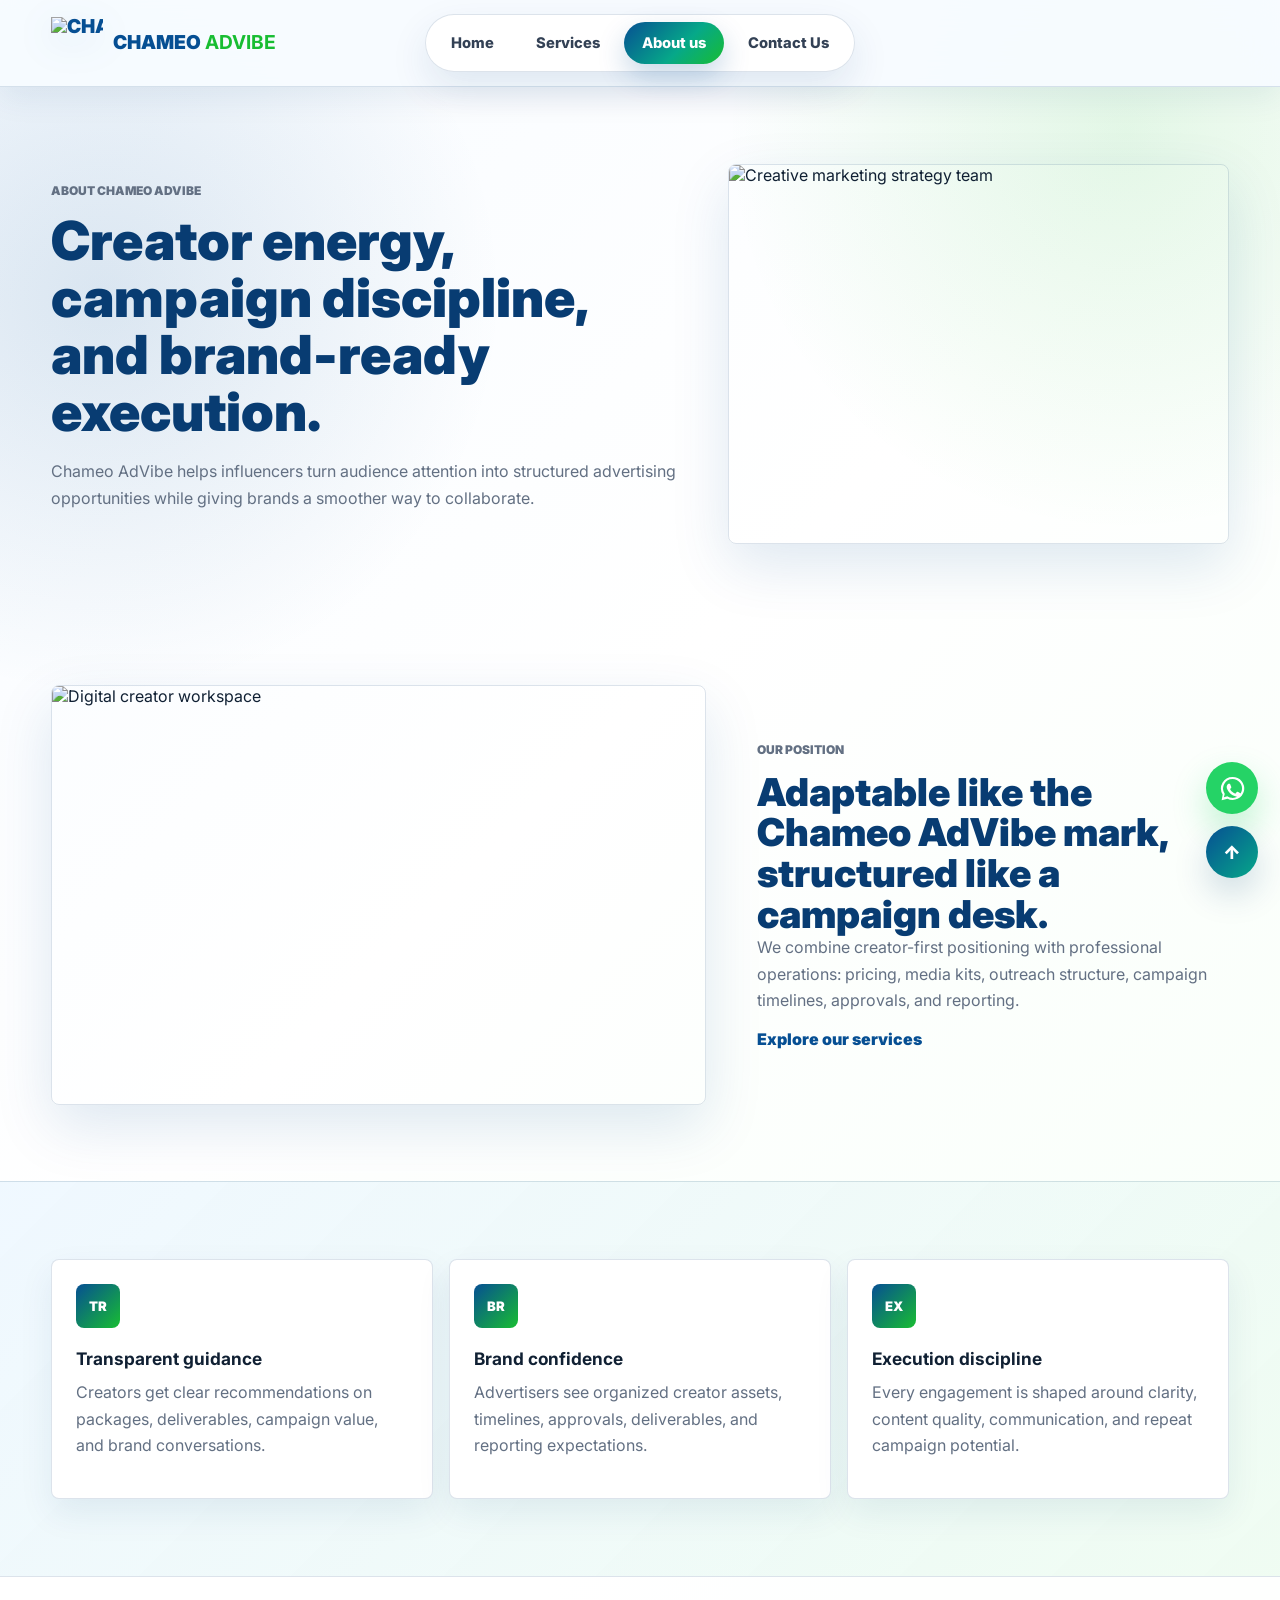
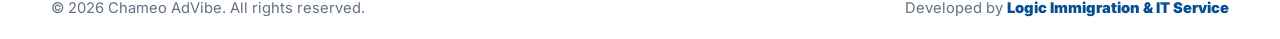
==== about.html @ 70799208 "UPDATE" ====
﻿<!doctype html>
<html lang="en">
  <head>
    <meta charset="UTF-8" />
    <meta name="viewport" content="width=device-width, initial-scale=1.0" />
    <title>Chameo AdVibe</title>
    <link rel="icon" type="image/png" href="assets/chameo-icon-transparent.png" />
    <link rel="preconnect" href="https://fonts.googleapis.com" />
    <link rel="preconnect" href="https://fonts.gstatic.com" crossorigin />
    <link href="https://fonts.googleapis.com/css2?family=Inter:wght@400;500;600;700;800;900&family=Playfair+Display:wght@700;800&display=swap" rel="stylesheet" />
    <link rel="stylesheet" href="styles.css" />
  </head>
  <body>
    <div class="page-loader" aria-label="Loading Chameo AdVibe"><div class="loader-mark"><img src="assets/chameo-icon-transparent.png" alt="" /></div><span>Chameo AdVibe</span></div>

    <header class="site-header">
      <a class="brand" href="index.html" aria-label="Chameo AdVibe home"><img src="assets/chameo-icon-transparent.png" alt="Chameo AdVibe icon" /><span>Chameo <strong>AdVibe</strong></span></a>
      <button class="menu-toggle" type="button" aria-label="Open menu" aria-expanded="false"><span></span><span></span><span></span></button>
      <nav class="main-nav" aria-label="Primary navigation"><a href="index.html">Home</a><a href="services.html">Services</a><a class="is-active" href="about.html" aria-current="page">About us</a><a href="contact.html">Contact Us</a></nav>
    </header>

    <main>
      <section class="page-hero about-hero animate-on-scroll fade-up">
        <div>
          <p class="eyebrow">About Chameo AdVibe</p>
          <h1 class="animate-on-scroll reveal-text"><span>Creator energy, campaign discipline, and brand-ready execution.</span></h1>
          <p>Chameo AdVibe helps influencers turn audience attention into structured advertising opportunities while giving brands a smoother way to collaborate.</p>
        </div>
        <img src="https://images.unsplash.com/photo-1552664730-d307ca884978?auto=format&fit=crop&w=1000&q=80" alt="Creative marketing strategy team" />
      </section>

      <section class="image-story reverse animate-on-scroll fade-in">
        <img class="animate-on-scroll slide-in-left" src="https://images.unsplash.com/photo-1516321318423-f06f85e504b3?auto=format&fit=crop&w=1200&q=80" alt="Digital creator workspace" />
        <div class="animate-on-scroll slide-in-right">
          <p class="eyebrow">Our position</p>
          <h2 class="animate-on-scroll reveal-text"><span>Adaptable like the Chameo AdVibe mark, structured like a campaign desk.</span></h2>
          <p>We combine creator-first positioning with professional operations: pricing, media kits, outreach structure, campaign timelines, approvals, and reporting.</p>
          <a class="text-link" href="services.html">Explore our services</a>
        </div>
      </section>

      <section class="content-section tinted">
        <div class="feature-grid animate-on-scroll stagger">
          <article class="feature-card"><span>TR</span><h3>Transparent guidance</h3><p>Creators get clear recommendations on packages, deliverables, campaign value, and brand conversations.</p></article>
          <article class="feature-card"><span>BR</span><h3>Brand confidence</h3><p>Advertisers see organized creator assets, timelines, approvals, deliverables, and reporting expectations.</p></article>
          <article class="feature-card"><span>EX</span><h3>Execution discipline</h3><p>Every engagement is shaped around clarity, content quality, communication, and repeat campaign potential.</p></article>
        </div>
      </section>
    </main>
    <footer class="site-footer">
      <p>© 2026 Chameo AdVibe. All rights reserved.</p>
      <p>Developed by <a href="https://www.logicservices.online" target="_blank" rel="noopener noreferrer">Logic Immigration &amp; IT Service</a></p>
    </footer>
    <div class="floating-actions" aria-label="Quick actions">
      <a class="whatsapp-button" href="https://wa.me/917382498529?text=Hello%20Chameo%20AdVibe%2C%20I%20would%20like%20to%20chat%20about%20Influencer%20ad%20services." target="_blank" rel="noopener noreferrer" aria-label="Chat on WhatsApp"><svg viewBox="0 0 32 32" aria-hidden="true"><path d="M16.04 3.2A12.74 12.74 0 0 0 5.2 22.63L4 29l6.53-1.72A12.72 12.72 0 1 0 16.04 3.2Zm0 2.28a10.44 10.44 0 1 1-5.32 19.42l-.38-.23-3.88 1.02 1.04-3.78-.25-.4A10.44 10.44 0 0 1 16.04 5.48Zm-4.15 5.36c-.25 0-.66.1-1 .47-.35.38-1.32 1.29-1.32 3.14 0 1.86 1.35 3.66 1.54 3.91.19.26 2.61 4.18 6.47 5.69 3.2 1.26 3.86 1.01 4.56.95.7-.06 2.25-.92 2.57-1.8.31-.89.31-1.65.22-1.81-.1-.16-.35-.25-.73-.44-.38-.19-2.25-1.11-2.6-1.24-.35-.13-.6-.19-.86.19-.25.38-.98 1.24-1.2 1.49-.22.25-.44.28-.82.09-.38-.19-1.6-.59-3.05-1.88-1.13-1-1.89-2.24-2.11-2.62-.22-.38-.02-.59.17-.78.17-.17.38-.44.57-.67.19-.22.25-.38.38-.64.13-.25.06-.48-.03-.67-.1-.19-.86-2.07-1.18-2.84-.31-.74-.63-.64-.86-.65h-.7Z"/></svg></a>
      <button class="back-to-top" type="button" aria-label="Back to top">↑</button>
    </div>
    <script src="script.js"></script>
  </body>
</html>
---- styles.css ----
:root {
  --blue: #064f93;
  --blue-deep: #083c72;
  --blue-soft: #edf7ff;
  --green: #18bd32;
  --green-deep: #079447;
  --green-soft: #effcf2;
  --teal: #06a889;
  --orange: #ff7a18;
  --ink: #102033;
  --muted: #637083;
  --line: rgba(8, 60, 114, 0.14);
  --paper: #f7fbff;
  --surface: rgba(255, 255, 255, 0.92);
  --shadow: 0 22px 58px rgba(6, 79, 147, 0.13);
  --pad: clamp(18px, 4vw, 72px);
}

* {
  box-sizing: border-box;
}

html {
  scroll-behavior: smooth;
  max-width: 100%;
  overflow-x: hidden;
}

body {
  margin: 0;
  width: 100%;
  max-width: 100vw;
  min-height: 100vh;
  overflow-x: hidden;
  color: var(--ink);
  font-family: "Inter", Arial, sans-serif;
  background:
    radial-gradient(circle at 88% 8%, rgba(24, 189, 50, 0.12), transparent 25rem),
    radial-gradient(circle at 8% 18%, rgba(6, 79, 147, 0.13), transparent 25rem),
    linear-gradient(135deg, var(--paper) 0%, #ffffff 46%, #f7fff8 100%);
}

a {
  color: inherit;
  text-decoration: none;
}

img {
  display: block;
  max-width: 100%;
}

button,
input,
textarea,
select {
  font: inherit;
}

main {
  overflow-x: hidden;
}

.page-loader {
  position: fixed;
  inset: 0;
  z-index: 999;
  display: grid;
  place-items: center;
  align-content: center;
  gap: 16px;
  color: var(--blue);
  background:
    radial-gradient(circle at 55% 45%, rgba(24, 189, 50, 0.13), transparent 16rem),
    linear-gradient(135deg, #f7fbff, #ffffff 52%, #f4fff6);
  transition: opacity 420ms ease, visibility 420ms ease;
}

.page-loader.is-hidden {
  opacity: 0;
  visibility: hidden;
  pointer-events: none;
}

.loader-mark {
  position: relative;
  display: grid;
  place-items: center;
  width: 108px;
  height: 108px;
  border-radius: 50%;
  background: #fff;
  box-shadow: 0 22px 58px rgba(6, 79, 147, 0.18);
}

.loader-mark::before {
  position: absolute;
  inset: -7px;
  border: 4px solid rgba(6, 79, 147, 0.12);
  border-top-color: var(--green);
  border-right-color: var(--blue);
  border-radius: inherit;
  content: "";
  animation: loader-spin 950ms linear infinite;
}

.loader-mark img {
  width: 74px;
  height: 74px;
  object-fit: contain;
  animation: loader-pulse 1200ms ease-in-out infinite;
}

.page-loader span {
  color: var(--blue);
  font-size: 1.2rem;
  font-weight: 900;
  letter-spacing: 0.08em;
  text-transform: uppercase;
}

@keyframes loader-spin {
  to {
    transform: rotate(360deg);
  }
}

@keyframes loader-pulse {
  0%,
  100% {
    transform: scale(1);
  }

  50% {
    transform: scale(1.06);
  }
}

.site-header {
  position: sticky;
  top: 0;
  z-index: 50;
  display: grid;
  grid-template-columns: minmax(0, 1fr) auto minmax(0, 1fr);
  align-items: center;
  gap: 24px;
  width: 100%;
  max-width: 100vw;
  padding: 14px var(--pad);
  border-bottom: 1px solid var(--line);
  background: rgba(247, 251, 255, 0.94);
  box-shadow: 0 10px 32px rgba(8, 60, 114, 0.08);
  backdrop-filter: blur(18px);
}

.brand {
  display: inline-flex;
  align-items: center;
  gap: 10px;
  justify-self: start;
  min-width: 0;
  max-width: 100%;
  color: var(--blue);
  font-size: clamp(1rem, 1.5vw, 1.22rem);
  font-weight: 900;
  line-height: 1;
  text-transform: uppercase;
  white-space: nowrap;
}

.brand img {
  width: 52px;
  height: 52px;
  object-fit: contain;
  filter: drop-shadow(0 9px 18px rgba(6, 79, 147, 0.12));
}

.brand span {
  min-width: 0;
  overflow: hidden;
  text-overflow: ellipsis;
}

.brand strong {
  color: var(--green);
}

.main-nav {
  display: flex;
  align-items: center;
  justify-self: center;
  gap: 6px;
  padding: 7px;
  border: 1px solid var(--line);
  border-radius: 999px;
  background: var(--surface);
  box-shadow: 0 16px 38px rgba(8, 60, 114, 0.1);
}

.main-nav a {
  display: inline-flex;
  align-items: center;
  justify-content: center;
  min-height: 42px;
  padding: 0 18px;
  border-radius: 999px;
  color: #334155;
  font-size: 0.92rem;
  font-weight: 800;
  transition: background 180ms ease, color 180ms ease, box-shadow 180ms ease;
}

.main-nav a:hover,
.main-nav a:focus-visible {
  color: var(--blue);
  background: var(--blue-soft);
  outline: none;
}

.main-nav a.is-active {
  color: #fff;
  background: linear-gradient(135deg, var(--blue), var(--teal) 58%, var(--green));
  box-shadow: 0 12px 28px rgba(6, 79, 147, 0.22);
}

.menu-toggle {
  display: none;
  justify-self: end;
  width: 46px;
  height: 46px;
  border: 1px solid var(--line);
  border-radius: 8px;
  background: #fff;
  cursor: pointer;
}

.menu-toggle span {
  display: block;
  width: 20px;
  height: 2px;
  margin: 5px auto;
  border-radius: 999px;
  background: var(--blue-deep);
}

.hero,
.content-section,
.image-story,
.stats-band,
.page-hero,
.contact-section {
  padding-right: var(--pad);
  padding-left: var(--pad);
}

.editorial-hero {
  display: grid;
  grid-template-columns: minmax(0, 0.95fr) minmax(360px, 1fr);
  grid-template-areas:
    "copy media"
    "proof media";
  gap: 20px 42px;
  align-items: center;
  padding-top: clamp(34px, 4.6vw, 66px);
  padding-bottom: clamp(36px, 4.8vw, 68px);
}

.hero-overlay {
  grid-area: copy;
  width: 100%;
  min-width: 0;
}

.hero-media {
  position: relative;
  width: 100%;
  grid-area: media;
  min-height: clamp(380px, 38vw, 560px);
  overflow: hidden;
  border: 1px solid var(--line);
  border-radius: 8px;
  box-shadow: var(--shadow);
}

.hero-media img {
  position: absolute;
  inset: 0;
}

.hero-media img,
.hero-feature img,
.page-hero img,
.image-story img {
  width: 100%;
  height: 100%;
  object-fit: cover;
}

.hero-feature {
  grid-area: proof;
  display: grid;
  grid-template-columns: 132px minmax(0, 1fr);
  gap: 8px 18px;
  align-items: center;
  padding: 18px;
  border: 1px solid var(--line);
  border-radius: 8px;
  background: #fff;
  box-shadow: 0 14px 34px rgba(8, 60, 114, 0.08);
}

.hero-feature img {
  grid-row: 1 / 3;
  height: 108px;
  border-radius: 8px;
}

.hero-feature span,
.hero-feature strong {
  grid-column: 2;
}

.hero-feature span,
.eyebrow,
.plan-label {
  color: var(--orange);
  font-size: 0.75rem;
  font-weight: 900;
  text-transform: uppercase;
}

.hero-feature strong {
  color: var(--blue-deep);
  font-size: clamp(0.98rem, 1.18vw, 1.12rem);
  line-height: 1.34;
}

h1,
h2,
h3,
p {
  margin-top: 0;
}

h1,
h2 {
  color: var(--blue-deep);
  font-family: "Inter", Arial, sans-serif;
  letter-spacing: 0;
  line-height: 1.06;
}

.hero-overlay h1 {
  max-width: 690px;
  margin-bottom: 18px;
  font-size: clamp(2.35rem, 3.65vw, 4.15rem);
  font-weight: 900;
  line-height: 1.04;
  overflow-wrap: break-word;
}

.hero-overlay p:not(.eyebrow) {
  max-width: 680px;
  color: var(--muted);
  font-size: 1.08rem;
  line-height: 1.7;
}

h2 {
  margin-bottom: 0;
  font-size: clamp(2rem, 3vw, 3.3rem);
  font-weight: 900;
}

h3 {
  margin-bottom: 10px;
  color: var(--ink);
  font-size: 1.08rem;
}

.hero-actions {
  display: flex;
  flex-wrap: wrap;
  gap: 14px;
  margin-top: 28px;
}

.primary-action,
.secondary-action,
.text-link {
  display: inline-flex;
  align-items: center;
  justify-content: center;
  min-height: 48px;
  padding: 0 21px;
  border-radius: 8px;
  font-weight: 900;
}

.primary-action {
  color: #fff;
  background: linear-gradient(135deg, var(--blue), var(--green));
  box-shadow: 0 16px 34px rgba(6, 79, 147, 0.2);
}

.secondary-action {
  color: var(--blue);
  border: 1px solid rgba(6, 79, 147, 0.22);
  background: #fff;
}

.text-link {
  min-height: 0;
  padding: 0;
  color: var(--blue);
}

.stats-band {
  display: grid;
  grid-template-columns: repeat(4, 1fr);
  gap: 1px;
  background: var(--line);
}

.stats-band article {
  padding: 24px;
  background: rgba(255, 255, 255, 0.88);
}

.stats-band strong {
  display: block;
  margin-bottom: 10px;
  color: var(--green);
  font-size: 1.5rem;
}

.stats-band span {
  color: var(--blue-deep);
  font-weight: 900;
}

.content-section {
  padding-top: clamp(46px, 6vw, 88px);
  padding-bottom: clamp(46px, 6vw, 88px);
  border-top: 1px solid var(--line);
  background: rgba(255, 255, 255, 0.78);
}

.content-section.tinted {
  background: linear-gradient(135deg, rgba(237, 247, 255, 0.86), rgba(239, 252, 242, 0.9));
}

.section-heading {
  max-width: 980px;
  margin-bottom: 30px;
}

.section-heading p:not(.eyebrow),
.image-story p,
.page-hero p,
.feature-card p,
.price-card p,
.audience-card p,
.contact-card p {
  color: var(--muted);
  line-height: 1.65;
}

.feature-grid,
.pricing-grid,
.audience-card-grid {
  display: grid;
  gap: 16px;
}

.feature-grid {
  grid-template-columns: repeat(3, minmax(0, 1fr));
}

.feature-grid.four {
  grid-template-columns: repeat(4, minmax(0, 1fr));
}

.feature-card,
.price-card,
.contact-card {
  border: 1px solid var(--line);
  border-radius: 8px;
  background: #fff;
  box-shadow: 0 14px 34px rgba(8, 60, 114, 0.08);
}

.feature-card {
  min-height: 210px;
  padding: 24px;
}

.feature-card span,
.card-icon {
  display: inline-grid;
  place-items: center;
  width: 44px;
  height: 44px;
  margin-bottom: 20px;
  border-radius: 8px;
  color: #fff;
  background: linear-gradient(135deg, var(--blue), var(--green));
  font-size: 0.82rem;
  font-weight: 900;
}

.image-story {
  display: grid;
  grid-template-columns: minmax(0, 0.72fr) minmax(0, 1fr);
  gap: clamp(24px, 4vw, 64px);
  align-items: center;
  padding-top: clamp(46px, 6vw, 90px);
  padding-bottom: clamp(46px, 6vw, 90px);
}

.image-story.reverse {
  grid-template-columns: minmax(0, 1fr) minmax(0, 0.72fr);
}

.image-story img {
  min-height: 420px;
  border: 1px solid var(--line);
  border-radius: 8px;
  box-shadow: var(--shadow);
}

.page-hero {
  display: grid;
  grid-template-columns: minmax(0, 0.9fr) minmax(280px, 0.72fr);
  gap: clamp(24px, 4vw, 64px);
  align-items: center;
  padding-top: clamp(40px, 6vw, 88px);
  padding-bottom: clamp(36px, 5vw, 70px);
}

.page-hero h1 {
  margin-bottom: 18px;
  font-size: clamp(2.4rem, 4.2vw, 4.7rem);
  font-weight: 900;
}

.page-hero img {
  min-height: 380px;
  border: 1px solid var(--line);
  border-radius: 8px;
  box-shadow: var(--shadow);
}

.pricing-grid {
  grid-template-columns: repeat(3, minmax(0, 1fr));
}

.price-card {
  display: flex;
  flex-direction: column;
  padding: 26px;
}

.price-card.highlighted {
  border-color: rgba(24, 189, 50, 0.42);
  box-shadow: 0 26px 68px rgba(6, 79, 147, 0.16);
}

.price-card h2 {
  margin: 0 0 10px;
  font-size: clamp(2rem, 3vw, 3.1rem);
}

.price-card ul {
  display: grid;
  gap: 10px;
  margin: 22px 0 24px;
  padding: 0;
  list-style: none;
}

.price-card li {
  position: relative;
  padding-left: 24px;
  color: #344054;
  line-height: 1.5;
}

.price-card li::before {
  position: absolute;
  left: 0;
  color: var(--green);
  content: "✓";
  font-weight: 900;
}

.price-card .primary-action,
.price-card .secondary-action {
  margin-top: auto;
}

.audience-card-grid {
  grid-template-columns: repeat(2, minmax(0, 1fr));
  gap: clamp(20px, 3vw, 34px);
}

.audience-card {
  position: relative;
  display: flex;
  flex-direction: column;
  min-height: 520px;
  overflow: hidden;
  padding: clamp(26px, 3vw, 38px);
  border: 1px solid rgba(8, 60, 114, 0.14);
  border-radius: 8px;
  background: #fff;
  box-shadow: 0 26px 70px rgba(6, 79, 147, 0.14);
  isolation: isolate;
  transform: translateY(0) scale(1);
  transition:
    transform 360ms cubic-bezier(0.2, 0.8, 0.2, 1),
    border-color 280ms ease,
    box-shadow 360ms ease,
    background 360ms ease;
}

.audience-card::before {
  position: absolute;
  inset: 0 0 auto;
  height: 6px;
  background: linear-gradient(90deg, var(--blue), var(--teal), var(--green));
  content: "";
  transform: scaleX(0.42);
  transform-origin: left;
  transition: transform 360ms ease;
}

.audience-card::after {
  position: absolute;
  top: -54px;
  right: -54px;
  z-index: -1;
  width: 168px;
  height: 168px;
  border-radius: 50%;
  background: radial-gradient(circle, rgba(24, 189, 50, 0.17), transparent 70%);
  content: "";
  opacity: 0.85;
  transform: translate3d(0, 0, 0) scale(1);
  transition: opacity 360ms ease, transform 360ms ease;
}

.audience-card:hover {
  transform: translateY(-10px) scale(1.01);
  border-color: rgba(24, 189, 50, 0.34);
  box-shadow: 0 34px 86px rgba(6, 79, 147, 0.2);
}

.audience-card:hover::before {
  transform: scaleX(1);
}

.audience-card:hover::after {
  opacity: 1;
  transform: translate3d(-14px, 12px, 0) scale(1.18);
}

.audience-card .card-icon {
  width: 52px;
  height: 52px;
  margin-bottom: 24px;
  box-shadow: 0 14px 30px rgba(6, 79, 147, 0.14);
  transition: transform 320ms ease, box-shadow 320ms ease;
}

.audience-card:hover .card-icon {
  transform: translateY(-4px) rotate(-2deg);
  box-shadow: 0 20px 42px rgba(6, 79, 147, 0.2);
}

.audience-card h2 {
  margin: 0 0 14px;
  font-size: clamp(1.85rem, 2.8vw, 2.8rem);
}

.audience-card ul {
  display: grid;
  gap: 12px;
  margin: 24px 0 28px;
  padding: 0;
  list-style: none;
}

.audience-card li {
  position: relative;
  padding-left: 28px;
  color: #344054;
  line-height: 1.5;
  transition: color 220ms ease, transform 220ms ease;
}

.audience-card li::before {
  position: absolute;
  top: 0;
  left: 0;
  color: var(--green);
  content: "✓";
  font-weight: 900;
  transition: transform 220ms ease;
}

.audience-card:hover li {
  color: var(--ink);
}

.audience-card:hover li:hover {
  transform: translateX(4px);
}

.audience-card:hover li:hover::before {
  transform: scale(1.15);
}

.audience-card .primary-action,
.audience-card .secondary-action {
  margin-top: auto;
}

.influencers-card {
  background: linear-gradient(180deg, #fff 0%, rgba(237, 247, 255, 0.78) 100%);
}

.brands-card {
  background: linear-gradient(180deg, #fff 0%, rgba(239, 252, 242, 0.82) 100%);
}

.contact-section {
  display: grid;
  grid-template-columns: minmax(280px, 0.62fr) minmax(0, 1fr);
  gap: 28px;
  padding-top: clamp(38px, 5vw, 72px);
  padding-bottom: clamp(52px, 7vw, 96px);
  border-top: 1px solid var(--line);
}

.contact-card,
.contact-form {
  padding: 28px;
}

.contact-points {
  display: grid;
  margin-top: 24px;
}

.contact-points span {
  padding: 14px 0;
  border-top: 1px solid var(--line);
  color: var(--muted);
}

.contact-points strong {
  display: block;
  color: var(--blue-deep);
}

.contact-form {
  display: grid;
  grid-template-columns: repeat(2, minmax(0, 1fr));
  gap: 16px;
  border: 1px solid var(--line);
  border-radius: 8px;
  background: #fff;
  box-shadow: 0 14px 34px rgba(8, 60, 114, 0.08);
}

.contact-form label {
  display: grid;
  gap: 8px;
  color: var(--blue-deep);
  font-weight: 800;
}

.contact-form label:last-of-type {
  grid-column: 1 / -1;
}

.contact-form input,
.contact-form textarea,
.contact-form select {
  width: 100%;
  border: 1px solid rgba(6, 79, 147, 0.16);
  border-radius: 8px;
  color: var(--ink);
  background: #fff;
  outline: none;
}

.contact-form input,
.contact-form select {
  min-height: 52px;
  padding: 0 14px;
}

.contact-form textarea {
  resize: vertical;
  padding: 14px;
}

.contact-form input:focus,
.contact-form textarea:focus,
.contact-form select:focus {
  border-color: var(--green);
  box-shadow: 0 0 0 4px rgba(24, 189, 50, 0.12);
}

.contact-form button {
  justify-self: start;
  min-height: 52px;
  padding: 0 24px;
  border: 0;
  border-radius: 8px;
  color: #fff;
  background: linear-gradient(135deg, var(--blue), var(--green));
  box-shadow: 0 18px 38px rgba(6, 79, 147, 0.2);
  cursor: pointer;
  font-weight: 900;
}

.form-status {
  align-self: center;
  margin: 0;
  color: var(--green);
  font-weight: 800;
}

.site-footer {
  display: flex;
  align-items: center;
  justify-content: space-between;
  gap: 16px;
  padding: 22px var(--pad);
  border-top: 1px solid var(--line);
  color: var(--muted);
  background: rgba(255, 255, 255, 0.9);
  font-size: 0.92rem;
}

.site-footer p {
  margin: 0;
}

.site-footer a {
  color: var(--blue);
  font-weight: 900;
}

.site-footer a:hover,
.site-footer a:focus-visible {
  color: var(--green);
  outline: none;
}

.floating-actions {
  position: fixed;
  right: 22px;
  bottom: 22px;
  z-index: 80;
  display: flex;
  flex-direction: column;
  gap: 12px;
  align-items: center;
}

.whatsapp-button,
.back-to-top {
  display: inline-flex;
  align-items: center;
  justify-content: center;
  width: 52px;
  height: 52px;
  min-height: 52px;
  padding: 0;
  border: 0;
  border-radius: 999px;
  box-shadow: 0 16px 34px rgba(8, 60, 114, 0.18);
  cursor: pointer;
  font-weight: 900;
  line-height: 1;
}

.whatsapp-button {
  color: #fff;
  background: #25d366;
  box-shadow: 0 16px 34px rgba(37, 211, 102, 0.28);
  transition: transform 180ms ease, box-shadow 180ms ease, background 180ms ease;
}

.whatsapp-button svg {
  width: 29px;
  height: 29px;
  fill: currentColor;
}

.whatsapp-button:hover,
.whatsapp-button:focus-visible {
  background: #16bd58;
  box-shadow: 0 18px 38px rgba(37, 211, 102, 0.34);
  outline: none;
  transform: translateY(-2px);
}

.back-to-top {
  color: #fff;
  background: linear-gradient(135deg, var(--blue), var(--teal));
  font-size: 1.15rem;
  opacity: 0;
  pointer-events: none;
  transform: translateY(8px);
  transition: opacity 180ms ease, transform 180ms ease;
}

.back-to-top.is-visible {
  opacity: 1;
  pointer-events: auto;
  transform: translateY(0);
}

body.effects-ready .animate-on-scroll {
  opacity: 0;
  transform: translateY(18px);
  transition: opacity 650ms ease, transform 650ms ease;
}

body.effects-ready .editorial-hero .animate-on-scroll,
body.effects-ready .page-hero .animate-on-scroll {
  opacity: 1;
  transform: none;
}

body.effects-ready .animate-on-scroll.slide-in-right {
  transform: translateX(24px);
}

body.effects-ready .animate-on-scroll.slide-in-left {
  transform: translateX(-24px);
}

body.effects-ready .animate-on-scroll.in-view {
  opacity: 1;
  transform: none;
}

body.effects-ready .animate-on-scroll.stagger > * {
  opacity: 0;
  transform: translateY(18px);
  transition: opacity 650ms ease, transform 650ms ease;
}

body.effects-ready .animate-on-scroll.stagger.in-view > * {
  opacity: 1;
  transform: none;
}

body.effects-ready .animate-on-scroll.stagger.in-view > *:nth-child(2) {
  transition-delay: 90ms;
}

body.effects-ready .animate-on-scroll.stagger.in-view > *:nth-child(3) {
  transition-delay: 180ms;
}

body.effects-ready .animate-on-scroll.stagger.in-view > *:nth-child(4) {
  transition-delay: 270ms;
}

.reveal-text span {
  opacity: 1;
}

@media (prefers-reduced-motion: reduce) {
  .audience-card,
  .audience-card::before,
  .audience-card::after,
  .audience-card .card-icon,
  .audience-card li,
  .audience-card li::before {
    transition: none;
  }

  .audience-card:hover,
  .audience-card:hover::after,
  .audience-card:hover .card-icon,
  .audience-card:hover li:hover,
  .audience-card:hover li:hover::before {
    transform: none;
  }
}

@media (max-width: 1060px) {
  .site-header {
    grid-template-columns: minmax(0, 1fr) auto;
  }

  .main-nav {
    display: none;
    grid-column: 1 / -1;
    justify-self: stretch;
    flex-direction: column;
    align-items: stretch;
    border-radius: 8px;
  }

  body.nav-open .main-nav {
    display: flex;
  }

  .main-nav a {
    border-radius: 8px;
  }

  .menu-toggle {
    display: block;
  }

  .editorial-hero,
  .page-hero,
  .image-story,
  .image-story.reverse,
  .contact-section {
    grid-template-columns: 1fr;
    grid-template-areas:
      "copy"
      "media"
      "proof";
  }

  .hero-overlay,
  .hero-media,
  .hero-feature {
    grid-area: auto;
  }

  .hero-media {
    min-height: 400px;
  }

  .feature-grid,
  .feature-grid.four,
  .pricing-grid,
  .audience-card-grid,
  .contact-form {
    grid-template-columns: 1fr;
  }

  .stats-band {
    grid-template-columns: repeat(2, 1fr);
  }
}

@media (max-width: 720px) {
  :root {
    --pad: 16px;
  }

  .site-header {
    display: flex;
    align-items: center;
    justify-content: space-between;
    gap: 12px;
    overflow: hidden;
    max-width: 100vw;
  }

  .brand {
    flex: 1 1 auto;
    font-size: clamp(0.78rem, 3.5vw, 0.95rem);
    width: auto;
  }

  .brand span {
    max-width: calc(100vw - 100px);
  }

  .menu-toggle {
    flex: 0 0 46px;
  }

  .main-nav {
    position: absolute;
    top: calc(100% + 8px);
    right: 16px;
    left: 16px;
  }

  body.nav-open .site-header {
    overflow: visible;
  }

  .editorial-hero,
  .page-hero,
  .image-story,
  .contact-section {
    display: flex;
    flex-direction: column;
    width: 100%;
    overflow: hidden;
  }

  .editorial-hero > *,
  .page-hero > *,
  .image-story > *,
  .contact-section > * {
    max-width: 100%;
  }

  .brand img {
    width: 46px;
    height: 46px;
  }

  .editorial-hero {
    padding-top: 28px;
  }

  .hero-overlay,
  .hero-media,
  .hero-feature,
  .page-hero,
  .image-story,
  .content-section,
  .contact-section {
    min-width: 0;
    max-width: 100%;
  }

  .hero-overlay {
    overflow: hidden;
  }

  .hero-media {
    min-height: auto;
  }

  .hero-media img {
    position: static;
    height: 280px;
  }

  .hero-feature {
    grid-template-columns: 1fr;
  }

  .hero-feature img {
    width: 100%;
    height: 170px;
  }

  .hero-overlay h1,
  .page-hero h1 {
    max-width: min(calc(100vw - 32px), 28ch);
    font-size: clamp(1.35rem, 5.1vw, 1.72rem);
    line-height: 1.08;
    overflow-wrap: normal;
    word-break: normal;
  }

  .hero-overlay p:not(.eyebrow),
  .page-hero p,
  .section-heading p:not(.eyebrow),
  .image-story p {
    max-width: calc(100vw - 32px);
    font-size: 1rem;
    overflow-wrap: break-word;
  }

  .hero-actions {
    display: grid;
  }

  .primary-action,
  .secondary-action {
    width: 100%;
  }

  .stats-band,
  .feature-grid,
  .pricing-grid,
  .audience-card-grid,
  .contact-form {
    grid-template-columns: 1fr;
  }

  .page-hero img,
  .image-story img {
    min-height: 280px;
  }

  .feature-card,
  .price-card,
  .audience-card,
  .contact-card,
  .contact-form {
    padding: 20px;
  }

  .audience-card {
    min-height: auto;
  }

  .contact-form button,
  .form-status {
    width: 100%;
    justify-self: stretch;
    text-align: center;
  }

  .site-footer {
    align-items: flex-start;
    flex-direction: column;
  }

  .floating-actions {
    right: max(14px, env(safe-area-inset-right));
    bottom: max(16px, env(safe-area-inset-bottom));
    gap: 10px;
  }

  .whatsapp-button,
  .back-to-top {
    width: 48px;
    height: 48px;
    min-height: 48px;
  }

  .whatsapp-button svg {
    width: 27px;
    height: 27px;
  }
}
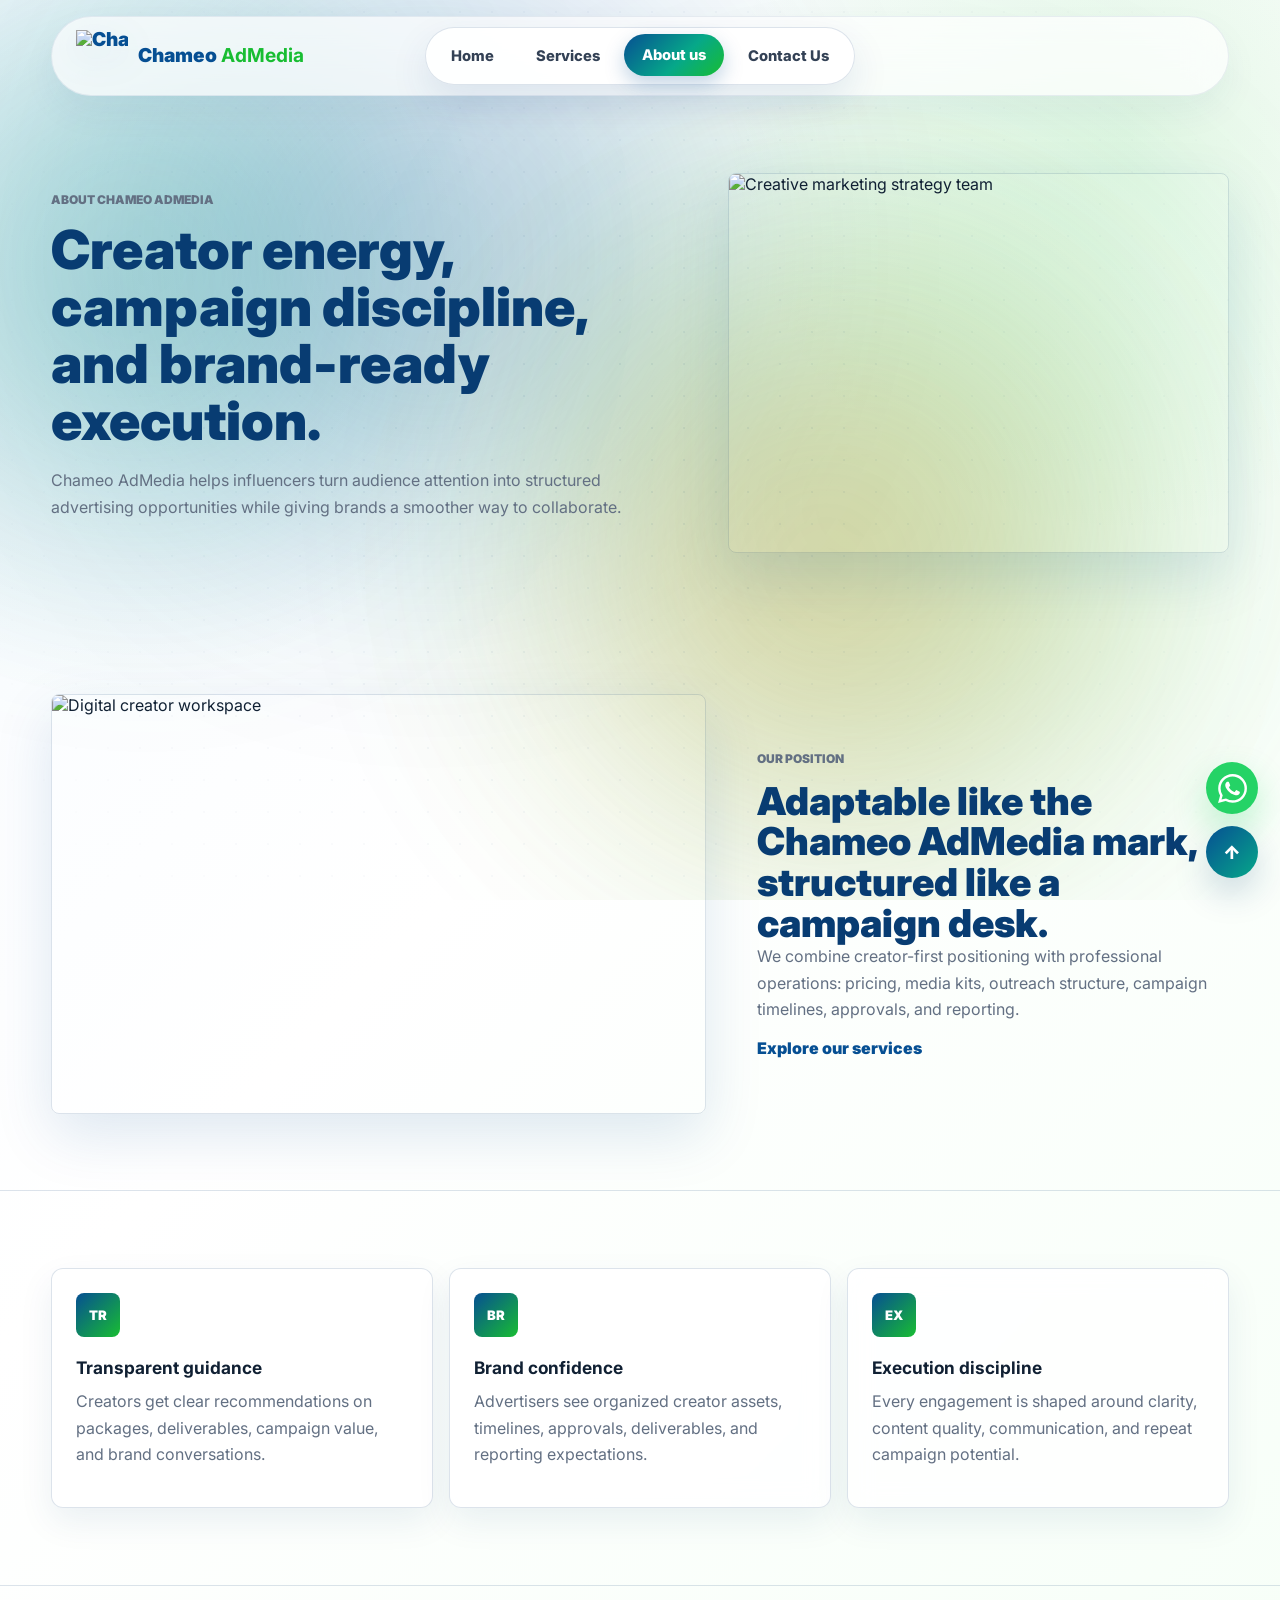
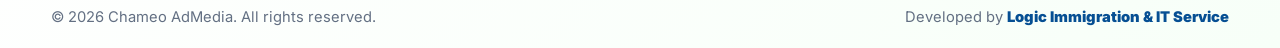
==== commit a9015afb: "Update now" ====
--- a/about.html
+++ b/about.html
@@ -1,9 +1,9 @@
-﻿<!doctype html>
+<!doctype html>
 <html lang="en">
   <head>
     <meta charset="UTF-8" />
     <meta name="viewport" content="width=device-width, initial-scale=1.0" />
-    <title>Chameo AdVibe</title>
+    <title>Chameo AdMedia</title>
     <link rel="icon" type="image/png" href="assets/chameo-icon-transparent.png" />
     <link rel="preconnect" href="https://fonts.googleapis.com" />
     <link rel="preconnect" href="https://fonts.gstatic.com" crossorigin />
@@ -11,10 +11,21 @@
     <link rel="stylesheet" href="styles.css" />
   </head>
   <body>
-    <div class="page-loader" aria-label="Loading Chameo AdVibe"><div class="loader-mark"><img src="assets/chameo-icon-transparent.png" alt="" /></div><span>Chameo AdVibe</span></div>
+    <div class="page-loader" aria-label="Loading Chameo AdMedia"><div class="loader-mark"><img src="assets/chameo-icon-transparent.png" alt="" /></div><span>Chameo AdMedia</span></div>
+
+    <div class="bg-decorations" aria-hidden="true">
+      <div class="blob blob-1"></div>
+      <div class="blob blob-2"></div>
+      <div class="blob blob-3"></div>
+      <div class="blob blob-4"></div>
+      <div class="particle particle-1">+</div>
+      <div class="particle particle-2"></div>
+      <div class="particle particle-3">+</div>
+      <div class="particle particle-4"></div>
+    </div>
 
     <header class="site-header">
-      <a class="brand" href="index.html" aria-label="Chameo AdVibe home"><img src="assets/chameo-icon-transparent.png" alt="Chameo AdVibe icon" /><span>Chameo <strong>AdVibe</strong></span></a>
+      <a class="brand" href="index.html" aria-label="Chameo AdMedia home"><img src="assets/chameo-icon-transparent.png" alt="Chameo AdMedia icon" /><span>Chameo <strong>AdMedia</strong></span></a>
       <button class="menu-toggle" type="button" aria-label="Open menu" aria-expanded="false"><span></span><span></span><span></span></button>
       <nav class="main-nav" aria-label="Primary navigation"><a href="index.html">Home</a><a href="services.html">Services</a><a class="is-active" href="about.html" aria-current="page">About us</a><a href="contact.html">Contact Us</a></nav>
     </header>
@@ -22,9 +33,9 @@
     <main>
       <section class="page-hero about-hero animate-on-scroll fade-up">
         <div>
-          <p class="eyebrow">About Chameo AdVibe</p>
+          <p class="eyebrow">About Chameo AdMedia</p>
           <h1 class="animate-on-scroll reveal-text"><span>Creator energy, campaign discipline, and brand-ready execution.</span></h1>
-          <p>Chameo AdVibe helps influencers turn audience attention into structured advertising opportunities while giving brands a smoother way to collaborate.</p>
+          <p>Chameo AdMedia helps influencers turn audience attention into structured advertising opportunities while giving brands a smoother way to collaborate.</p>
         </div>
         <img src="https://images.unsplash.com/photo-1552664730-d307ca884978?auto=format&fit=crop&w=1000&q=80" alt="Creative marketing strategy team" />
       </section>
@@ -33,7 +44,7 @@
         <img class="animate-on-scroll slide-in-left" src="https://images.unsplash.com/photo-1516321318423-f06f85e504b3?auto=format&fit=crop&w=1200&q=80" alt="Digital creator workspace" />
         <div class="animate-on-scroll slide-in-right">
           <p class="eyebrow">Our position</p>
-          <h2 class="animate-on-scroll reveal-text"><span>Adaptable like the Chameo AdVibe mark, structured like a campaign desk.</span></h2>
+          <h2 class="animate-on-scroll reveal-text"><span>Adaptable like the Chameo AdMedia mark, structured like a campaign desk.</span></h2>
           <p>We combine creator-first positioning with professional operations: pricing, media kits, outreach structure, campaign timelines, approvals, and reporting.</p>
           <a class="text-link" href="services.html">Explore our services</a>
         </div>
@@ -48,11 +59,11 @@
       </section>
     </main>
     <footer class="site-footer">
-      <p>© 2026 Chameo AdVibe. All rights reserved.</p>
+      <p>© 2026 Chameo AdMedia. All rights reserved.</p>
       <p>Developed by <a href="https://www.logicservices.online" target="_blank" rel="noopener noreferrer">Logic Immigration &amp; IT Service</a></p>
     </footer>
     <div class="floating-actions" aria-label="Quick actions">
-      <a class="whatsapp-button" href="https://wa.me/917382498529?text=Hello%20Chameo%20AdVibe%2C%20I%20would%20like%20to%20chat%20about%20Influencer%20ad%20services." target="_blank" rel="noopener noreferrer" aria-label="Chat on WhatsApp"><svg viewBox="0 0 32 32" aria-hidden="true"><path d="M16.04 3.2A12.74 12.74 0 0 0 5.2 22.63L4 29l6.53-1.72A12.72 12.72 0 1 0 16.04 3.2Zm0 2.28a10.44 10.44 0 1 1-5.32 19.42l-.38-.23-3.88 1.02 1.04-3.78-.25-.4A10.44 10.44 0 0 1 16.04 5.48Zm-4.15 5.36c-.25 0-.66.1-1 .47-.35.38-1.32 1.29-1.32 3.14 0 1.86 1.35 3.66 1.54 3.91.19.26 2.61 4.18 6.47 5.69 3.2 1.26 3.86 1.01 4.56.95.7-.06 2.25-.92 2.57-1.8.31-.89.31-1.65.22-1.81-.1-.16-.35-.25-.73-.44-.38-.19-2.25-1.11-2.6-1.24-.35-.13-.6-.19-.86.19-.25.38-.98 1.24-1.2 1.49-.22.25-.44.28-.82.09-.38-.19-1.6-.59-3.05-1.88-1.13-1-1.89-2.24-2.11-2.62-.22-.38-.02-.59.17-.78.17-.17.38-.44.57-.67.19-.22.25-.38.38-.64.13-.25.06-.48-.03-.67-.1-.19-.86-2.07-1.18-2.84-.31-.74-.63-.64-.86-.65h-.7Z"/></svg></a>
+      <a class="whatsapp-button" href="https://wa.me/917382498529?text=Hello%20Chameo%20AdMedia%2C%20I%20would%20like%20to%20chat%20about%20Influencer%20ad%20services." target="_blank" rel="noopener noreferrer" aria-label="Chat on WhatsApp"><svg viewBox="0 0 24 24" aria-hidden="true" fill="currentColor"><path d="M17.472 14.382c-.297-.149-1.758-.867-2.03-.967-.273-.099-.471-.148-.67.15-.197.297-.767.966-.94 1.164-.173.199-.347.223-.644.075-.297-.15-1.255-.463-2.39-1.475-.883-.788-1.48-1.761-1.653-2.059-.173-.297-.018-.458.13-.606.134-.133.298-.347.446-.52.149-.174.198-.298.298-.497.099-.198.05-.371-.025-.52-.075-.149-.669-1.612-.916-2.207-.242-.579-.487-.5-.669-.51-.173-.008-.371-.01-.57-.01-.198 0-.52.074-.792.372-.272.297-1.04 1.016-1.04 2.479 0 1.462 1.065 2.875 1.213 3.074.149.198 2.096 3.2 5.077 4.487.709.306 1.262.489 1.694.625.712.227 1.36.195 1.871.118.571-.085 1.758-.719 2.006-1.413.248-.694.248-1.289.173-1.413-.074-.124-.272-.198-.57-.347m-5.421 7.403h-.004a9.87 9.87 0 01-5.031-1.378l-.361-.214-3.741.982.998-3.648-.235-.374a9.86 9.86 0 01-1.51-5.26c.001-5.45 4.436-9.884 9.888-9.884 2.64 0 5.122 1.03 6.988 2.898a9.825 9.825 0 012.893 6.994c-.003 5.45-4.437 9.884-9.885 9.884m8.413-18.297A11.815 11.815 0 0012.05 0C5.495 0 .16 5.335.157 11.892c0 2.096.547 4.142 1.588 5.945L.057 24l6.305-1.654a11.882 11.882 0 005.683 1.448h.005c6.554 0 11.89-5.335 11.893-11.893a11.821 11.821 0 00-3.48-8.413Z"/></svg></a>
       <button class="back-to-top" type="button" aria-label="Back to top">↑</button>
     </div>
     <script src="script.js"></script>
--- a/styles.css
+++ b/styles.css
@@ -40,6 +40,163 @@
     linear-gradient(135deg, var(--paper) 0%, #ffffff 46%, #f7fff8 100%);
 }
 
+/* Background animations */
+.bg-decorations {
+  position: fixed;
+  inset: 0;
+  z-index: -1;
+  overflow: hidden;
+  pointer-events: none;
+}
+
+.bg-decorations::after {
+  content: "";
+  position: absolute;
+  inset: -100px;
+  background-image: radial-gradient(rgba(8, 60, 114, 0.08) 1.5px, transparent 1.5px);
+  background-size: 32px 32px;
+  mask-image: radial-gradient(circle at center, black, transparent 85%);
+  -webkit-mask-image: radial-gradient(circle at center, black, transparent 85%);
+  opacity: 0.85;
+  animation: move-grid 16s linear infinite;
+}
+
+@keyframes move-grid {
+  from {
+    transform: translate(0, 0);
+  }
+  to {
+    transform: translate(32px, 32px);
+  }
+}
+
+.blob {
+  position: absolute;
+  border-radius: 50%;
+  filter: blur(130px);
+  opacity: 0.32;
+  animation: float-blob 12s infinite alternate ease-in-out;
+}
+
+.blob-1 {
+  top: -5%;
+  left: 10%;
+  width: 600px;
+  height: 600px;
+  background: radial-gradient(circle, var(--blue) 0%, rgba(6, 79, 147, 0.2) 100%);
+  animation-duration: 15s;
+}
+
+.blob-2 {
+  bottom: 5%;
+  right: 5%;
+  width: 700px;
+  height: 700px;
+  background: radial-gradient(circle, var(--green) 0%, rgba(24, 189, 50, 0.2) 100%);
+  animation-duration: 18s;
+  animation-delay: -3s;
+}
+
+.blob-3 {
+  top: 35%;
+  left: 45%;
+  width: 500px;
+  height: 500px;
+  background: radial-gradient(circle, var(--orange) 0%, rgba(255, 122, 24, 0.2) 100%);
+  animation-duration: 14s;
+  animation-delay: -6s;
+}
+
+.blob-4 {
+  bottom: 40%;
+  left: -10%;
+  width: 550px;
+  height: 550px;
+  background: radial-gradient(circle, var(--teal) 0%, rgba(6, 168, 137, 0.2) 100%);
+  animation-duration: 16s;
+  animation-delay: -9s;
+}
+
+@keyframes float-blob {
+  0% {
+    transform: translate(0, 0) scale(1) rotate(0deg);
+  }
+  33% {
+    transform: translate(50px, -70px) scale(1.12) rotate(120deg);
+  }
+  66% {
+    transform: translate(-40px, 40px) scale(0.9) rotate(240deg);
+  }
+  100% {
+    transform: translate(0, 0) scale(1) rotate(360deg);
+  }
+}
+
+/* Floating particles */
+.particle {
+  position: absolute;
+  color: rgba(8, 60, 114, 0.25);
+  font-family: monospace;
+  font-size: 16px;
+  font-weight: bold;
+  pointer-events: none;
+  opacity: 0;
+  animation: float-particle 15s infinite linear;
+}
+
+.particle-1 {
+  top: 25%;
+  left: 15%;
+  animation-duration: 12s;
+  animation-delay: -2s;
+}
+
+.particle-2 {
+  top: 65%;
+  left: 10%;
+  width: 8px;
+  height: 8px;
+  border: 1.5px solid rgba(24, 189, 50, 0.35);
+  border-radius: 50%;
+  animation-duration: 18s;
+  animation-delay: -5s;
+}
+
+.particle-3 {
+  top: 30%;
+  right: 20%;
+  animation-duration: 14s;
+  animation-delay: -7s;
+}
+
+.particle-4 {
+  top: 75%;
+  right: 12%;
+  width: 10px;
+  height: 10px;
+  border: 1.5px solid rgba(255, 122, 24, 0.3);
+  transform: rotate(45deg);
+  animation-duration: 16s;
+  animation-delay: -10s;
+}
+
+@keyframes float-particle {
+  0% {
+    transform: translateY(0) rotate(0deg);
+    opacity: 0;
+  }
+  10% {
+    opacity: 0.8;
+  }
+  90% {
+    opacity: 0.8;
+  }
+  100% {
+    transform: translateY(-160px) rotate(360deg);
+    opacity: 0;
+  }
+}
+
 a {
   color: inherit;
   text-decoration: none;
@@ -115,8 +272,7 @@
   color: var(--blue);
   font-size: 1.2rem;
   font-weight: 900;
-  letter-spacing: 0.08em;
-  text-transform: uppercase;
+  letter-spacing: 0.02em;
 }
 
 @keyframes loader-spin {
@@ -138,19 +294,22 @@
 
 .site-header {
   position: sticky;
-  top: 0;
+  top: 16px;
   z-index: 50;
   display: grid;
   grid-template-columns: minmax(0, 1fr) auto minmax(0, 1fr);
   align-items: center;
   gap: 24px;
-  width: 100%;
-  max-width: 100vw;
-  padding: 14px var(--pad);
-  border-bottom: 1px solid var(--line);
-  background: rgba(247, 251, 255, 0.94);
-  box-shadow: 0 10px 32px rgba(8, 60, 114, 0.08);
-  backdrop-filter: blur(18px);
+  width: calc(100% - var(--pad) * 2);
+  margin: 16px auto 0;
+  padding: 10px 24px;
+  border: 1px solid rgba(8, 60, 114, 0.08);
+  border-radius: 999px;
+  background: rgba(255, 255, 255, 0.72);
+  box-shadow: 0 16px 36px rgba(8, 60, 114, 0.05);
+  backdrop-filter: blur(20px);
+  -webkit-backdrop-filter: blur(20px);
+  transition: border-radius 300ms ease, background 300ms ease, box-shadow 300ms ease;
 }
 
 .brand {
@@ -164,8 +323,12 @@
   font-size: clamp(1rem, 1.5vw, 1.22rem);
   font-weight: 900;
   line-height: 1;
-  text-transform: uppercase;
   white-space: nowrap;
+  transition: transform 200ms ease;
+}
+
+.brand:hover {
+  transform: scale(1.02);
 }
 
 .brand img {
@@ -207,7 +370,7 @@
   color: #334155;
   font-size: 0.92rem;
   font-weight: 800;
-  transition: background 180ms ease, color 180ms ease, box-shadow 180ms ease;
+  transition: background 250ms ease, color 250ms ease, box-shadow 250ms ease, transform 250ms ease;
 }
 
 .main-nav a:hover,
@@ -215,12 +378,14 @@
   color: var(--blue);
   background: var(--blue-soft);
   outline: none;
+  transform: translateY(-1px);
 }
 
 .main-nav a.is-active {
   color: #fff;
   background: linear-gradient(135deg, var(--blue), var(--teal) 58%, var(--green));
-  box-shadow: 0 12px 28px rgba(6, 79, 147, 0.22);
+  box-shadow: 0 8px 20px rgba(6, 79, 147, 0.25);
+  transform: translateY(-1px);
 }
 
 .menu-toggle {
@@ -287,6 +452,22 @@
   inset: 0;
 }
 
+.hero-media.logo-container {
+  display: flex;
+  align-items: center;
+  justify-content: center;
+  background: #ffffff;
+}
+
+.hero-media.logo-container img {
+  position: relative;
+  width: auto;
+  height: auto;
+  max-width: 90%;
+  max-height: 90%;
+  object-fit: contain;
+}
+
 .hero-media img,
 .hero-feature img,
 .page-hero img,
@@ -305,7 +486,9 @@
   padding: 18px;
   border: 1px solid var(--line);
   border-radius: 8px;
-  background: #fff;
+  background: rgba(255, 255, 255, 0.82);
+  backdrop-filter: blur(12px);
+  -webkit-backdrop-filter: blur(12px);
   box-shadow: 0 14px 34px rgba(8, 60, 114, 0.08);
 }
 
@@ -395,6 +578,11 @@
   padding: 0 21px;
   border-radius: 8px;
   font-weight: 900;
+  transition: transform 250ms cubic-bezier(0.2, 0.8, 0.2, 1),
+              box-shadow 250ms ease,
+              background 250ms ease,
+              color 250ms ease,
+              border-color 250ms ease;
 }
 
 .primary-action {
@@ -403,28 +591,59 @@
   box-shadow: 0 16px 34px rgba(6, 79, 147, 0.2);
 }
 
+.primary-action:hover {
+  transform: translateY(-2px);
+  box-shadow: 0 20px 40px rgba(6, 79, 147, 0.28);
+}
+
 .secondary-action {
   color: var(--blue);
   border: 1px solid rgba(6, 79, 147, 0.22);
   background: #fff;
 }
 
+.secondary-action:hover {
+  transform: translateY(-2px);
+  border-color: var(--blue);
+  box-shadow: 0 12px 28px rgba(8, 60, 114, 0.05);
+}
+
 .text-link {
   min-height: 0;
   padding: 0;
   color: var(--blue);
 }
 
+.text-link:hover {
+  color: var(--green);
+  transform: translateX(4px);
+}
+
 .stats-band {
   display: grid;
   grid-template-columns: repeat(4, 1fr);
-  gap: 1px;
-  background: var(--line);
+  gap: 16px;
+  background: transparent;
+  margin-top: 24px;
+  margin-bottom: 24px;
 }
 
 .stats-band article {
   padding: 24px;
-  background: rgba(255, 255, 255, 0.88);
+  border: 1px solid var(--line);
+  border-radius: 12px;
+  background: rgba(255, 255, 255, 0.82);
+  backdrop-filter: blur(12px);
+  -webkit-backdrop-filter: blur(12px);
+  box-shadow: 0 14px 34px rgba(8, 60, 114, 0.05);
+  transition: transform 300ms ease, background-color 300ms ease, box-shadow 300ms ease;
+}
+
+.stats-band article:hover {
+  transform: translateY(-4px);
+  background-color: rgba(255, 255, 255, 0.95);
+  z-index: 2;
+  box-shadow: 0 16px 36px rgba(8, 60, 114, 0.1);
 }
 
 .stats-band strong {
@@ -432,6 +651,11 @@
   margin-bottom: 10px;
   color: var(--green);
   font-size: 1.5rem;
+  transition: transform 300ms ease;
+}
+
+.stats-band article:hover strong {
+  transform: scale(1.1);
 }
 
 .stats-band span {
@@ -443,11 +667,11 @@
   padding-top: clamp(46px, 6vw, 88px);
   padding-bottom: clamp(46px, 6vw, 88px);
   border-top: 1px solid var(--line);
-  background: rgba(255, 255, 255, 0.78);
+  background: transparent;
 }
 
 .content-section.tinted {
-  background: linear-gradient(135deg, rgba(237, 247, 255, 0.86), rgba(239, 252, 242, 0.9));
+  background: transparent;
 }
 
 .section-heading {
@@ -485,9 +709,22 @@
 .price-card,
 .contact-card {
   border: 1px solid var(--line);
-  border-radius: 8px;
-  background: #fff;
+  border-radius: 12px;
+  background: rgba(255, 255, 255, 0.82);
+  backdrop-filter: blur(12px);
+  -webkit-backdrop-filter: blur(12px);
   box-shadow: 0 14px 34px rgba(8, 60, 114, 0.08);
+  transition: transform 350ms cubic-bezier(0.2, 0.8, 0.2, 1),
+              border-color 300ms ease,
+              box-shadow 350ms ease;
+}
+
+.feature-card:hover,
+.price-card:hover,
+.contact-card:hover {
+  transform: translateY(-6px);
+  border-color: rgba(6, 79, 147, 0.25);
+  box-shadow: 0 22px 48px rgba(8, 60, 114, 0.12);
 }
 
 .feature-card {
@@ -507,6 +744,12 @@
   background: linear-gradient(135deg, var(--blue), var(--green));
   font-size: 0.82rem;
   font-weight: 900;
+  transition: transform 350ms cubic-bezier(0.2, 0.8, 0.2, 1), background 350ms ease;
+}
+
+.feature-card:hover span,
+.audience-card:hover .card-icon {
+  transform: scale(1.1) rotate(3deg);
 }
 
 .image-story {
@@ -612,8 +855,10 @@
   overflow: hidden;
   padding: clamp(26px, 3vw, 38px);
   border: 1px solid rgba(8, 60, 114, 0.14);
-  border-radius: 8px;
-  background: #fff;
+  border-radius: 12px;
+  background: rgba(255, 255, 255, 0.82);
+  backdrop-filter: blur(12px);
+  -webkit-backdrop-filter: blur(12px);
   box-shadow: 0 26px 70px rgba(6, 79, 147, 0.14);
   isolation: isolate;
   transform: translateY(0) scale(1);
@@ -727,11 +972,11 @@
 }
 
 .influencers-card {
-  background: linear-gradient(180deg, #fff 0%, rgba(237, 247, 255, 0.78) 100%);
+  background: linear-gradient(180deg, rgba(255, 255, 255, 0.85) 0%, rgba(237, 247, 255, 0.7) 100%);
 }
 
 .brands-card {
-  background: linear-gradient(180deg, #fff 0%, rgba(239, 252, 242, 0.82) 100%);
+  background: linear-gradient(180deg, rgba(255, 255, 255, 0.85) 0%, rgba(239, 252, 242, 0.75) 100%);
 }
 
 .contact-section {
@@ -769,8 +1014,10 @@
   grid-template-columns: repeat(2, minmax(0, 1fr));
   gap: 16px;
   border: 1px solid var(--line);
-  border-radius: 8px;
-  background: #fff;
+  border-radius: 12px;
+  background: rgba(255, 255, 255, 0.82);
+  backdrop-filter: blur(12px);
+  -webkit-backdrop-filter: blur(12px);
   box-shadow: 0 14px 34px rgba(8, 60, 114, 0.08);
 }
 
@@ -842,7 +1089,7 @@
   padding: 22px var(--pad);
   border-top: 1px solid var(--line);
   color: var(--muted);
-  background: rgba(255, 255, 255, 0.9);
+  background: transparent;
   font-size: 0.92rem;
 }
 
@@ -928,8 +1175,9 @@
 
 body.effects-ready .animate-on-scroll {
   opacity: 0;
-  transform: translateY(18px);
-  transition: opacity 650ms ease, transform 650ms ease;
+  transform: translateY(24px) scale(0.98);
+  transition: opacity 800ms cubic-bezier(0.16, 1, 0.3, 1),
+              transform 800ms cubic-bezier(0.16, 1, 0.3, 1);
 }
 
 body.effects-ready .editorial-hero .animate-on-scroll,
@@ -939,11 +1187,11 @@
 }
 
 body.effects-ready .animate-on-scroll.slide-in-right {
-  transform: translateX(24px);
+  transform: translateX(32px) scale(0.98);
 }
 
 body.effects-ready .animate-on-scroll.slide-in-left {
-  transform: translateX(-24px);
+  transform: translateX(-32px) scale(0.98);
 }
 
 body.effects-ready .animate-on-scroll.in-view {
@@ -953,8 +1201,9 @@
 
 body.effects-ready .animate-on-scroll.stagger > * {
   opacity: 0;
-  transform: translateY(18px);
-  transition: opacity 650ms ease, transform 650ms ease;
+  transform: translateY(24px) scale(0.98);
+  transition: opacity 800ms cubic-bezier(0.16, 1, 0.3, 1),
+              transform 800ms cubic-bezier(0.16, 1, 0.3, 1);
 }
 
 body.effects-ready .animate-on-scroll.stagger.in-view > * {
@@ -963,15 +1212,15 @@
 }
 
 body.effects-ready .animate-on-scroll.stagger.in-view > *:nth-child(2) {
-  transition-delay: 90ms;
+  transition-delay: 100ms;
 }
 
 body.effects-ready .animate-on-scroll.stagger.in-view > *:nth-child(3) {
-  transition-delay: 180ms;
+  transition-delay: 200ms;
 }
 
 body.effects-ready .animate-on-scroll.stagger.in-view > *:nth-child(4) {
-  transition-delay: 270ms;
+  transition-delay: 300ms;
 }
 
 .reveal-text span {
@@ -1002,13 +1251,19 @@
     grid-template-columns: minmax(0, 1fr) auto;
   }
 
+  body.nav-open .site-header {
+    border-radius: 24px;
+    background: rgba(255, 255, 255, 0.95);
+  }
+
   .main-nav {
     display: none;
     grid-column: 1 / -1;
     justify-self: stretch;
     flex-direction: column;
     align-items: stretch;
-    border-radius: 8px;
+    border-radius: 16px;
+    margin-top: 12px;
   }
 
   body.nav-open .main-nav {
@@ -1069,7 +1324,13 @@
     justify-content: space-between;
     gap: 12px;
     overflow: hidden;
-    max-width: 100vw;
+    width: calc(100% - 32px);
+    margin: 12px auto 0;
+  }
+
+  body.nav-open .site-header {
+    overflow: visible;
+    border-radius: 20px;
   }
 
   .brand {
